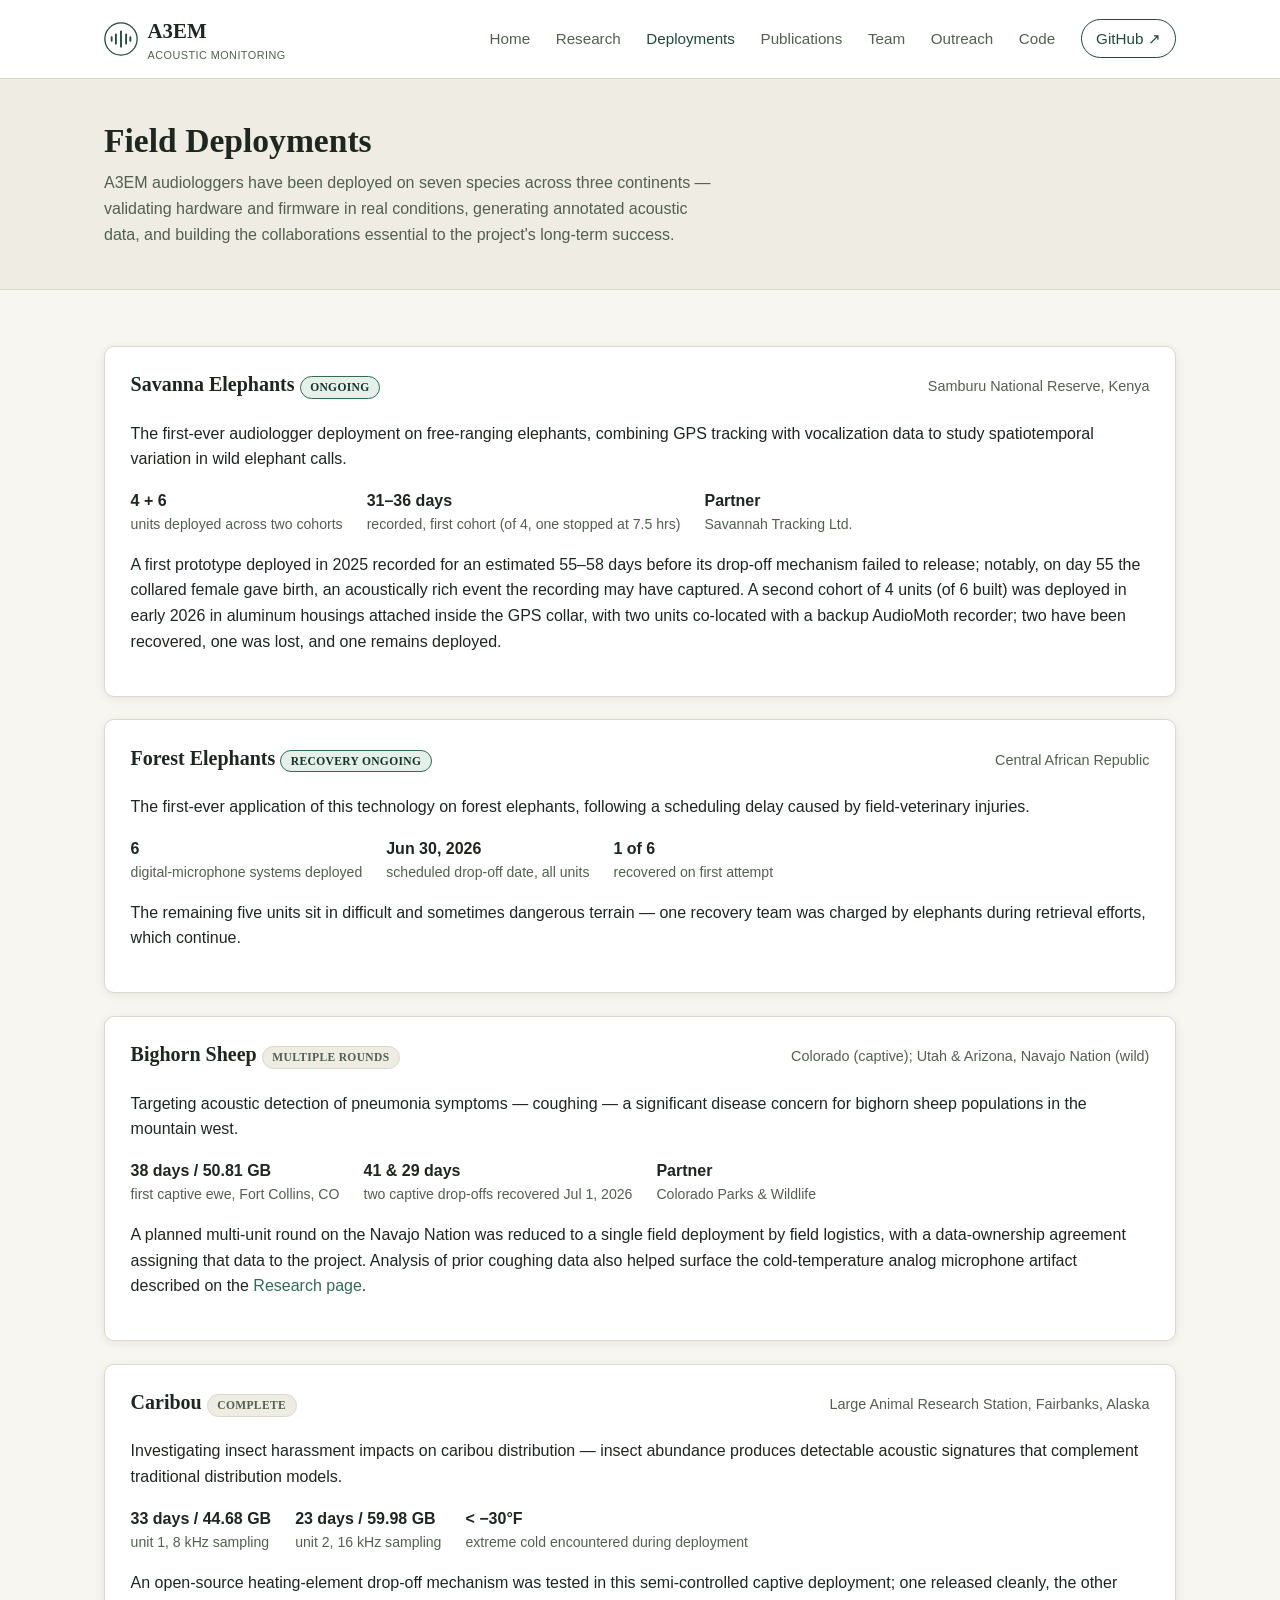
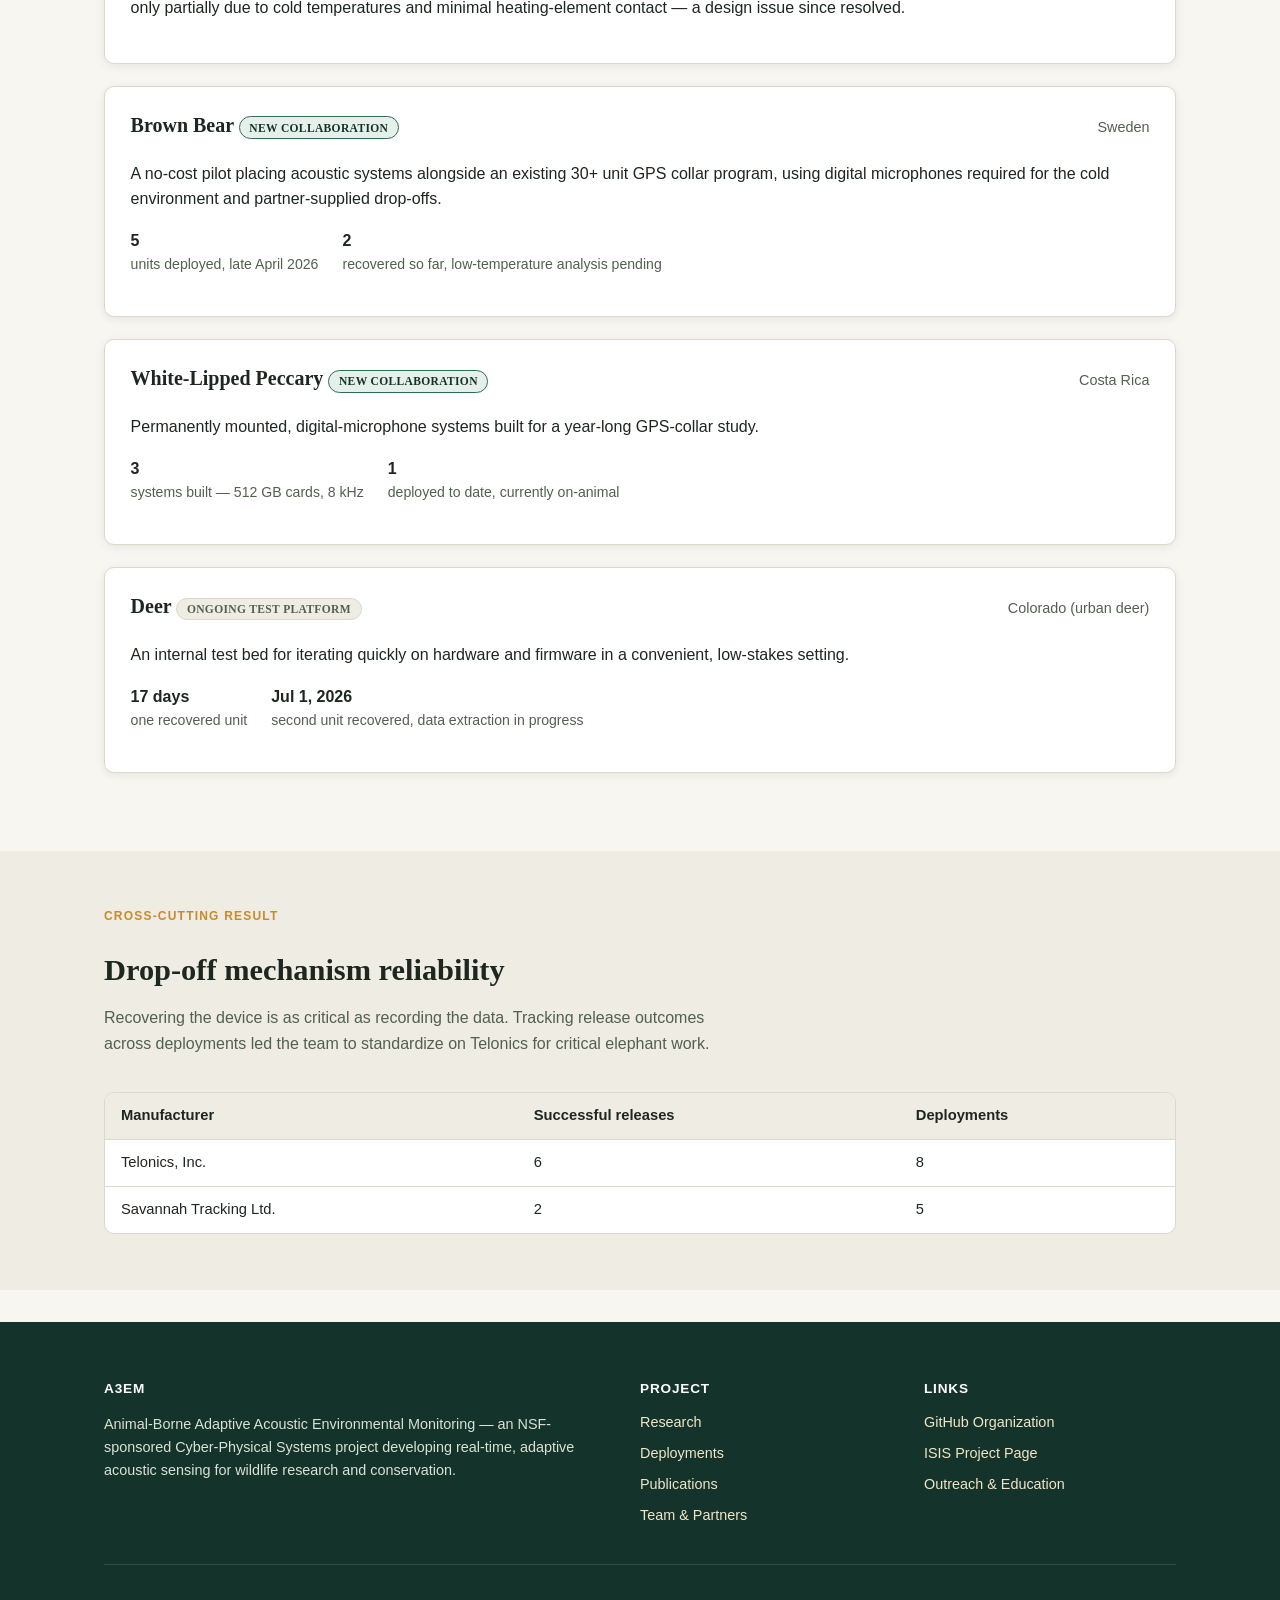
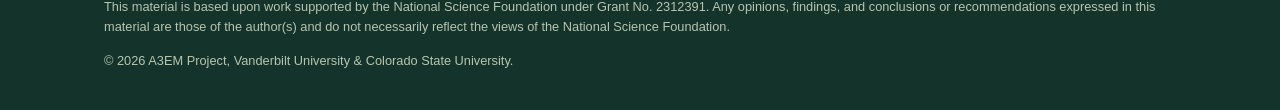
==== deployments.html @ d50b9d4d "Add A3EM project static website Content sourced from the 2025/2026 NSF annual reports and the vu-a3e" ====
<!DOCTYPE html>
<html lang="en">
<head>
<meta charset="UTF-8">
<meta name="viewport" content="width=device-width, initial-scale=1.0">
<title>Deployments — A3EM</title>
<meta name="description" content="Field deployments of the A3EM audiologger across caribou, bighorn sheep, savanna and forest elephants, brown bear, white-lipped peccary, and deer.">
<link rel="icon" type="image/svg+xml" href="assets/img/favicon.svg">
<link rel="stylesheet" href="assets/css/style.css">
</head>
<body>

<header class="site-header">
  <div class="nav-wrap">
    <a href="index.html" class="brand">
      <svg class="brand-mark" viewBox="0 0 40 40" fill="none" xmlns="http://www.w3.org/2000/svg">
        <circle cx="20" cy="20" r="19" stroke="currentColor" stroke-width="1.5"/>
        <path d="M20 11v18M14 14.5v11M26 14.5v11M9 18v4M31 18v4" stroke="currentColor" stroke-width="2.2" stroke-linecap="round"/>
      </svg>
      <span>A3EM<span class="brand-sub">Acoustic Monitoring</span></span>
    </a>
    <button class="nav-toggle" aria-label="Toggle navigation" aria-expanded="false">
      <span></span><span></span><span></span>
    </button>
    <nav class="main-nav">
      <a href="index.html">Home</a>
      <a href="research.html">Research</a>
      <a href="deployments.html" class="active">Deployments</a>
      <a href="publications.html">Publications</a>
      <a href="team.html">Team</a>
      <a href="education.html">Outreach</a>
      <a href="code.html">Code</a>
      <a class="external" href="https://github.com/vu-a3em" target="_blank" rel="noopener">GitHub ↗</a>
    </nav>
  </div>
</header>

<div class="page-header">
  <div class="container">
    <h1>Field Deployments</h1>
    <p>A3EM audiologgers have been deployed on seven species across three continents — validating hardware and firmware in real conditions, generating annotated acoustic data, and building the collaborations essential to the project's long-term success.</p>
  </div>
</div>

<section>
  <div class="container">

    <div class="deployment">
      <div class="deployment-head">
        <h3>Savanna Elephants <span class="tag status-active">Ongoing</span></h3>
        <span class="deployment-loc">Samburu National Reserve, Kenya</span>
      </div>
      <p>The first-ever audiologger deployment on free-ranging elephants, combining GPS tracking with vocalization data to study spatiotemporal variation in wild elephant calls.</p>
      <div class="deployment-stats">
        <div><strong>4 + 6</strong><span>units deployed across two cohorts</span></div>
        <div><strong>31&ndash;36 days</strong><span>recorded, first cohort (of 4, one stopped at 7.5 hrs)</span></div>
        <div><strong>Partner</strong><span>Savannah Tracking Ltd.</span></div>
      </div>
      <p>A first prototype deployed in 2025 recorded for an estimated 55&ndash;58 days before its drop-off mechanism failed to release; notably, on day 55 the collared female gave birth, an acoustically rich event the recording may have captured. A second cohort of 4 units (of 6 built) was deployed in early 2026 in aluminum housings attached inside the GPS collar, with two units co-located with a backup AudioMoth recorder; two have been recovered, one was lost, and one remains deployed.</p>
    </div>

    <div class="deployment">
      <div class="deployment-head">
        <h3>Forest Elephants <span class="tag status-active">Recovery ongoing</span></h3>
        <span class="deployment-loc">Central African Republic</span>
      </div>
      <p>The first-ever application of this technology on forest elephants, following a scheduling delay caused by field-veterinary injuries.</p>
      <div class="deployment-stats">
        <div><strong>6</strong><span>digital-microphone systems deployed</span></div>
        <div><strong>Jun 30, 2026</strong><span>scheduled drop-off date, all units</span></div>
        <div><strong>1 of 6</strong><span>recovered on first attempt</span></div>
      </div>
      <p>The remaining five units sit in difficult and sometimes dangerous terrain — one recovery team was charged by elephants during retrieval efforts, which continue.</p>
    </div>

    <div class="deployment">
      <div class="deployment-head">
        <h3>Bighorn Sheep <span class="tag status-recovered">Multiple rounds</span></h3>
        <span class="deployment-loc">Colorado (captive); Utah &amp; Arizona, Navajo Nation (wild)</span>
      </div>
      <p>Targeting acoustic detection of pneumonia symptoms — coughing — a significant disease concern for bighorn sheep populations in the mountain west.</p>
      <div class="deployment-stats">
        <div><strong>38 days / 50.81 GB</strong><span>first captive ewe, Fort Collins, CO</span></div>
        <div><strong>41 &amp; 29 days</strong><span>two captive drop-offs recovered Jul 1, 2026</span></div>
        <div><strong>Partner</strong><span>Colorado Parks &amp; Wildlife</span></div>
      </div>
      <p>A planned multi-unit round on the Navajo Nation was reduced to a single field deployment by field logistics, with a data-ownership agreement assigning that data to the project. Analysis of prior coughing data also helped surface the cold-temperature analog microphone artifact described on the <a href="research.html">Research page</a>.</p>
    </div>

    <div class="deployment">
      <div class="deployment-head">
        <h3>Caribou <span class="tag status-recovered">Complete</span></h3>
        <span class="deployment-loc">Large Animal Research Station, Fairbanks, Alaska</span>
      </div>
      <p>Investigating insect harassment impacts on caribou distribution — insect abundance produces detectable acoustic signatures that complement traditional distribution models.</p>
      <div class="deployment-stats">
        <div><strong>33 days / 44.68 GB</strong><span>unit 1, 8 kHz sampling</span></div>
        <div><strong>23 days / 59.98 GB</strong><span>unit 2, 16 kHz sampling</span></div>
        <div><strong>&lt; &minus;30°F</strong><span>extreme cold encountered during deployment</span></div>
      </div>
      <p>An open-source heating-element drop-off mechanism was tested in this semi-controlled captive deployment; one released cleanly, the other only partially due to cold temperatures and minimal heating-element contact — a design issue since resolved.</p>
    </div>

    <div class="deployment">
      <div class="deployment-head">
        <h3>Brown Bear <span class="tag status-active">New collaboration</span></h3>
        <span class="deployment-loc">Sweden</span>
      </div>
      <p>A no-cost pilot placing acoustic systems alongside an existing 30+ unit GPS collar program, using digital microphones required for the cold environment and partner-supplied drop-offs.</p>
      <div class="deployment-stats">
        <div><strong>5</strong><span>units deployed, late April 2026</span></div>
        <div><strong>2</strong><span>recovered so far, low-temperature analysis pending</span></div>
      </div>
    </div>

    <div class="deployment">
      <div class="deployment-head">
        <h3>White-Lipped Peccary <span class="tag status-active">New collaboration</span></h3>
        <span class="deployment-loc">Costa Rica</span>
      </div>
      <p>Permanently mounted, digital-microphone systems built for a year-long GPS-collar study.</p>
      <div class="deployment-stats">
        <div><strong>3</strong><span>systems built — 512 GB cards, 8 kHz</span></div>
        <div><strong>1</strong><span>deployed to date, currently on-animal</span></div>
      </div>
    </div>

    <div class="deployment">
      <div class="deployment-head">
        <h3>Deer <span class="tag status-recovered">Ongoing test platform</span></h3>
        <span class="deployment-loc">Colorado (urban deer)</span>
      </div>
      <p>An internal test bed for iterating quickly on hardware and firmware in a convenient, low-stakes setting.</p>
      <div class="deployment-stats">
        <div><strong>17 days</strong><span>one recovered unit</span></div>
        <div><strong>Jul 1, 2026</strong><span>second unit recovered, data extraction in progress</span></div>
      </div>
    </div>

  </div>
</section>

<section class="alt">
  <div class="container">
    <div class="section-head">
      <div class="kicker">Cross-Cutting Result</div>
      <h2>Drop-off mechanism reliability</h2>
      <p>Recovering the device is as critical as recording the data. Tracking release outcomes across deployments led the team to standardize on Telonics for critical elephant work.</p>
    </div>
    <div class="table-wrap">
      <table>
        <thead><tr><th>Manufacturer</th><th>Successful releases</th><th>Deployments</th></tr></thead>
        <tbody>
          <tr><td>Telonics, Inc.</td><td>6</td><td>8</td></tr>
          <tr><td>Savannah Tracking Ltd.</td><td>2</td><td>5</td></tr>
        </tbody>
      </table>
    </div>
  </div>
</section>

<footer class="site-footer">
  <div class="container">
    <div class="footer-grid">
      <div>
        <h4>A3EM</h4>
        <p>Animal-Borne Adaptive Acoustic Environmental Monitoring — an NSF-sponsored Cyber-Physical Systems project developing real-time, adaptive acoustic sensing for wildlife research and conservation.</p>
      </div>
      <div>
        <h4>Project</h4>
        <ul>
          <li><a href="research.html">Research</a></li>
          <li><a href="deployments.html">Deployments</a></li>
          <li><a href="publications.html">Publications</a></li>
          <li><a href="team.html">Team &amp; Partners</a></li>
        </ul>
      </div>
      <div>
        <h4>Links</h4>
        <ul>
          <li><a href="https://github.com/vu-a3em" target="_blank" rel="noopener">GitHub Organization</a></li>
          <li><a href="https://www.isis.vanderbilt.edu/projects/a3em-animal-borne-adaptive-acoustic-environmental-monitoring" target="_blank" rel="noopener">ISIS Project Page</a></li>
          <li><a href="education.html">Outreach &amp; Education</a></li>
        </ul>
      </div>
    </div>
    <div class="footer-bottom">
      <p>This material is based upon work supported by the National Science Foundation under Grant No. 2312391. Any opinions, findings, and conclusions or recommendations expressed in this material are those of the author(s) and do not necessarily reflect the views of the National Science Foundation.</p>
      <p>&copy; <span id="year"></span> A3EM Project, Vanderbilt University &amp; Colorado State University.</p>
    </div>
  </div>
</footer>
<script src="assets/js/main.js"></script>
<script>document.getElementById('year').textContent = new Date().getFullYear();</script>
</body>
</html>
---- assets/css/style.css ----
/* A3EM project site — shared styles */

:root {
  --bg: #f7f6f1;
  --bg-alt: #eeece3;
  --surface: #ffffff;
  --text: #1e2620;
  --text-muted: #52604f;
  --primary: #1f4a3d;
  --primary-dark: #14332a;
  --primary-light: #2f6b57;
  --accent: #c98a2b;
  --accent-light: #e2a53a;
  --border: #dcd8cb;
  --shadow: 0 2px 10px rgba(20, 30, 20, 0.08);
  --radius: 10px;
  --max-width: 1120px;
  --font-sans: -apple-system, BlinkMacSystemFont, "Segoe UI", Roboto, Helvetica, Arial, sans-serif;
  --font-serif: Georgia, "Times New Roman", serif;
}

@media (prefers-color-scheme: dark) {
  :root {
    --bg: #121712;
    --bg-alt: #182019;
    --surface: #1a221c;
    --text: #e7ece5;
    --text-muted: #a9b6a4;
    --primary: #4f8c72;
    --primary-dark: #3a6d58;
    --primary-light: #6ba98d;
    --accent: #e2a53a;
    --accent-light: #f0bf63;
    --border: #2a352c;
    --shadow: 0 2px 14px rgba(0, 0, 0, 0.4);
  }
}

* { box-sizing: border-box; }

html { scroll-behavior: smooth; }

body {
  margin: 0;
  font-family: var(--font-sans);
  background: var(--bg);
  color: var(--text);
  line-height: 1.6;
  font-size: 16px;
}

img, svg { max-width: 100%; display: block; }

a { color: var(--primary-light); text-decoration: none; }
a:hover { text-decoration: underline; }

h1, h2, h3, h4 {
  font-family: var(--font-serif);
  color: var(--text);
  line-height: 1.25;
  font-weight: 700;
}

.container {
  max-width: var(--max-width);
  margin: 0 auto;
  padding: 0 1.5rem;
}

/* ---------- Header / Nav ---------- */

.site-header {
  position: sticky;
  top: 0;
  z-index: 50;
  background: var(--surface);
  border-bottom: 1px solid var(--border);
}

.nav-wrap {
  display: flex;
  align-items: center;
  justify-content: space-between;
  max-width: var(--max-width);
  margin: 0 auto;
  padding: 0.85rem 1.5rem;
}

.brand {
  display: flex;
  align-items: center;
  gap: 0.6rem;
  font-family: var(--font-serif);
  font-weight: 700;
  font-size: 1.3rem;
  color: var(--text);
}

.brand:hover { text-decoration: none; }

.brand-mark { width: 34px; height: 34px; flex-shrink: 0; color: var(--primary); }

.brand-sub {
  display: block;
  font-family: var(--font-sans);
  font-weight: 400;
  font-size: 0.68rem;
  letter-spacing: 0.04em;
  color: var(--text-muted);
  text-transform: uppercase;
}

nav.main-nav {
  display: flex;
  align-items: center;
  gap: 1.6rem;
}

nav.main-nav a {
  color: var(--text-muted);
  font-size: 0.95rem;
  font-weight: 500;
  white-space: nowrap;
}

nav.main-nav a:hover,
nav.main-nav a.active {
  color: var(--primary);
  text-decoration: none;
}

nav.main-nav a.external {
  padding: 0.4rem 0.9rem;
  border: 1px solid var(--primary);
  border-radius: 999px;
  color: var(--primary);
}

nav.main-nav a.external:hover {
  background: var(--primary);
  color: #fff;
}

.nav-toggle {
  display: none;
  background: none;
  border: none;
  cursor: pointer;
  padding: 0.4rem;
}

.nav-toggle span {
  display: block;
  width: 24px;
  height: 2px;
  background: var(--text);
  margin: 5px 0;
  transition: transform 0.2s ease, opacity 0.2s ease;
}

@media (max-width: 820px) {
  .nav-toggle { display: block; }
  nav.main-nav {
    position: absolute;
    top: 100%;
    left: 0;
    right: 0;
    background: var(--surface);
    border-bottom: 1px solid var(--border);
    flex-direction: column;
    align-items: flex-start;
    gap: 0;
    padding: 0.5rem 1.5rem 1rem;
    display: none;
  }
  nav.main-nav.open { display: flex; }
  nav.main-nav a { padding: 0.6rem 0; width: 100%; }
  nav.main-nav a.external { margin-top: 0.5rem; text-align: center; }
}

/* ---------- Hero ---------- */

.hero {
  background: linear-gradient(160deg, var(--primary-dark), var(--primary) 70%);
  color: #f4f1e8;
  padding: 4.5rem 0 3.5rem;
}

.hero .container {
  display: grid;
  grid-template-columns: 1.3fr 1fr;
  gap: 2.5rem;
  align-items: center;
}

@media (max-width: 860px) {
  .hero .container { grid-template-columns: 1fr; }
  .hero-art { order: -1; max-width: 220px; margin: 0 auto; }
}

.eyebrow {
  text-transform: uppercase;
  letter-spacing: 0.12em;
  font-size: 0.78rem;
  font-weight: 600;
  color: var(--accent-light);
  margin-bottom: 0.9rem;
}

.hero h1 {
  color: #fff;
  font-size: 2.6rem;
  margin: 0 0 1rem;
}

.hero p.lead {
  font-size: 1.1rem;
  color: #dfe6dc;
  max-width: 56ch;
}

.btn-row { display: flex; flex-wrap: wrap; gap: 0.9rem; margin-top: 1.6rem; }

.btn {
  display: inline-block;
  padding: 0.7rem 1.4rem;
  border-radius: 999px;
  font-weight: 600;
  font-size: 0.95rem;
  border: 1px solid transparent;
}

.btn-primary { background: var(--accent); color: #241505; }
.btn-primary:hover { background: var(--accent-light); text-decoration: none; }

.btn-outline { border-color: rgba(244,241,232,0.5); color: #f4f1e8; }
.btn-outline:hover { border-color: #f4f1e8; text-decoration: none; }

/* ---------- Stat strip ---------- */

.stats {
  background: var(--bg-alt);
  border-bottom: 1px solid var(--border);
}

.stats .container {
  display: grid;
  grid-template-columns: repeat(4, 1fr);
  gap: 1.5rem;
  padding: 2rem 1.5rem;
  text-align: center;
}

@media (max-width: 700px) {
  .stats .container { grid-template-columns: repeat(2, 1fr); }
}

.stat .num {
  font-family: var(--font-serif);
  font-size: 2.1rem;
  font-weight: 700;
  color: var(--primary);
}

.stat .label {
  font-size: 0.82rem;
  color: var(--text-muted);
  text-transform: uppercase;
  letter-spacing: 0.04em;
}

/* ---------- Sections ---------- */

section { padding: 3.5rem 0; }
section.alt { background: var(--bg-alt); }

.section-head { max-width: 70ch; margin-bottom: 2.2rem; }
.section-head h2 { font-size: 1.9rem; margin-bottom: 0.6rem; }
.section-head p { color: var(--text-muted); }

.kicker {
  text-transform: uppercase;
  letter-spacing: 0.1em;
  font-size: 0.75rem;
  font-weight: 700;
  color: var(--accent);
  margin-bottom: 0.5rem;
}

/* Card grid */

.grid { display: grid; gap: 1.4rem; }
.grid-2 { grid-template-columns: repeat(2, 1fr); }
.grid-3 { grid-template-columns: repeat(3, 1fr); }
.grid-4 { grid-template-columns: repeat(4, 1fr); }

@media (max-width: 900px) {
  .grid-3, .grid-4 { grid-template-columns: repeat(2, 1fr); }
}
@media (max-width: 620px) {
  .grid-2, .grid-3, .grid-4 { grid-template-columns: 1fr; }
}

.card {
  background: var(--surface);
  border: 1px solid var(--border);
  border-radius: var(--radius);
  padding: 1.5rem;
  box-shadow: var(--shadow);
}

.card h3 { font-size: 1.15rem; margin: 0 0 0.5rem; }
.card p { color: var(--text-muted); font-size: 0.95rem; margin: 0; }

.card .icon {
  width: 40px; height: 40px;
  margin-bottom: 0.9rem;
  color: var(--primary);
}

/* Goal number badge */
.goal-num {
  display: inline-flex;
  align-items: center;
  justify-content: center;
  width: 30px; height: 30px;
  border-radius: 50%;
  background: var(--primary);
  color: #fff;
  font-family: var(--font-serif);
  font-weight: 700;
  font-size: 0.9rem;
  margin-bottom: 0.8rem;
}

/* Tag pills */
.tag {
  display: inline-block;
  font-size: 0.72rem;
  font-weight: 600;
  letter-spacing: 0.03em;
  text-transform: uppercase;
  padding: 0.2rem 0.6rem;
  border-radius: 999px;
  background: var(--bg-alt);
  color: var(--text-muted);
  border: 1px solid var(--border);
  margin: 0 0.35rem 0.35rem 0;
}

.tag.status-active { background: #e6f0eb; color: var(--primary-dark); border-color: var(--primary-light); }
.tag.status-recovered { background: var(--bg-alt); color: var(--text-muted); }
.tag.status-lost { background: #f3e4e0; color: #8a3b2a; border-color: #d59f8f; }

@media (prefers-color-scheme: dark) {
  .tag.status-active { background: #1f3a2f; color: var(--accent-light); }
  .tag.status-lost { background: #3a241f; color: #e08b6f; }
}

/* Tables */
.table-wrap { overflow-x: auto; border: 1px solid var(--border); border-radius: var(--radius); }
table { width: 100%; border-collapse: collapse; background: var(--surface); font-size: 0.92rem; min-width: 480px; }
th, td { text-align: left; padding: 0.7rem 1rem; border-bottom: 1px solid var(--border); }
th { background: var(--bg-alt); font-weight: 600; color: var(--text); }
tr:last-child td { border-bottom: none; }

/* Timeline / deployment cards */
.deployment {
  background: var(--surface);
  border: 1px solid var(--border);
  border-radius: var(--radius);
  padding: 1.6rem;
  box-shadow: var(--shadow);
  margin-bottom: 1.4rem;
}

.deployment-head {
  display: flex;
  flex-wrap: wrap;
  justify-content: space-between;
  align-items: baseline;
  gap: 0.5rem;
  margin-bottom: 0.6rem;
}

.deployment-head h3 { margin: 0; font-size: 1.25rem; }
.deployment-loc { color: var(--text-muted); font-size: 0.9rem; }

.deployment-stats {
  display: flex;
  flex-wrap: wrap;
  gap: 1.5rem;
  margin: 0.9rem 0;
  font-size: 0.88rem;
}
.deployment-stats div strong { display: block; color: var(--text); font-size: 1rem; }
.deployment-stats div span { color: var(--text-muted); }

/* People */
.person {
  display: flex;
  gap: 1rem;
  align-items: flex-start;
  background: var(--surface);
  border: 1px solid var(--border);
  border-radius: var(--radius);
  padding: 1.2rem;
}

.avatar {
  width: 52px; height: 52px;
  border-radius: 50%;
  background: var(--bg-alt);
  color: var(--primary);
  display: flex; align-items: center; justify-content: center;
  font-family: var(--font-serif); font-weight: 700; font-size: 1.1rem;
  flex-shrink: 0;
  border: 1px solid var(--border);
}

.person h3 { margin: 0 0 0.15rem; font-size: 1.05rem; }
.person .role { color: var(--accent); font-size: 0.82rem; font-weight: 600; margin-bottom: 0.4rem; }
.person p { margin: 0; font-size: 0.9rem; color: var(--text-muted); }

/* Repo cards */
.repo-card {
  background: var(--surface);
  border: 1px solid var(--border);
  border-radius: var(--radius);
  padding: 1.4rem;
  box-shadow: var(--shadow);
  display: flex;
  flex-direction: column;
  gap: 0.6rem;
}

.repo-card .repo-name {
  font-family: "SFMono-Regular", Consolas, Menlo, monospace;
  font-size: 1.02rem;
  font-weight: 700;
  color: var(--primary);
}

.repo-card .lang {
  display: inline-flex;
  align-items: center;
  gap: 0.4rem;
  font-size: 0.82rem;
  color: var(--text-muted);
}

.lang-dot { width: 10px; height: 10px; border-radius: 50%; display: inline-block; }

/* Blockquote / callout */
.callout {
  border-left: 4px solid var(--accent);
  background: var(--bg-alt);
  padding: 1rem 1.3rem;
  border-radius: 0 var(--radius) var(--radius) 0;
  margin: 1.5rem 0;
  font-size: 0.95rem;
  color: var(--text-muted);
}

/* Footer */
footer.site-footer {
  background: var(--primary-dark);
  color: #d9e2d6;
  padding: 2.6rem 0 1.6rem;
  margin-top: 2rem;
  font-size: 0.9rem;
}

footer.site-footer a { color: #f0e6c8; }

footer .footer-grid {
  display: grid;
  grid-template-columns: 2fr 1fr 1fr;
  gap: 2rem;
  margin-bottom: 1.8rem;
}

@media (max-width: 700px) {
  footer .footer-grid { grid-template-columns: 1fr; }
}

footer h4 {
  color: #fff;
  font-size: 0.85rem;
  text-transform: uppercase;
  letter-spacing: 0.06em;
  margin-bottom: 0.8rem;
  font-family: var(--font-sans);
}

footer ul { list-style: none; padding: 0; margin: 0; }
footer li { margin-bottom: 0.5rem; }

.footer-bottom {
  border-top: 1px solid rgba(255,255,255,0.12);
  padding-top: 1.2rem;
  font-size: 0.8rem;
  color: #b7c4b2;
}

/* Page header (non-home pages) */
.page-header {
  background: var(--bg-alt);
  border-bottom: 1px solid var(--border);
  padding: 2.6rem 0;
}
.page-header h1 { font-size: 2.1rem; margin: 0 0 0.5rem; }
.page-header p { color: var(--text-muted); max-width: 70ch; margin: 0; }

ol.steps { padding-left: 1.3rem; }
ol.steps li { margin-bottom: 0.6rem; }
ul.plain { padding-left: 1.3rem; }
ul.plain li { margin-bottom: 0.5rem; }
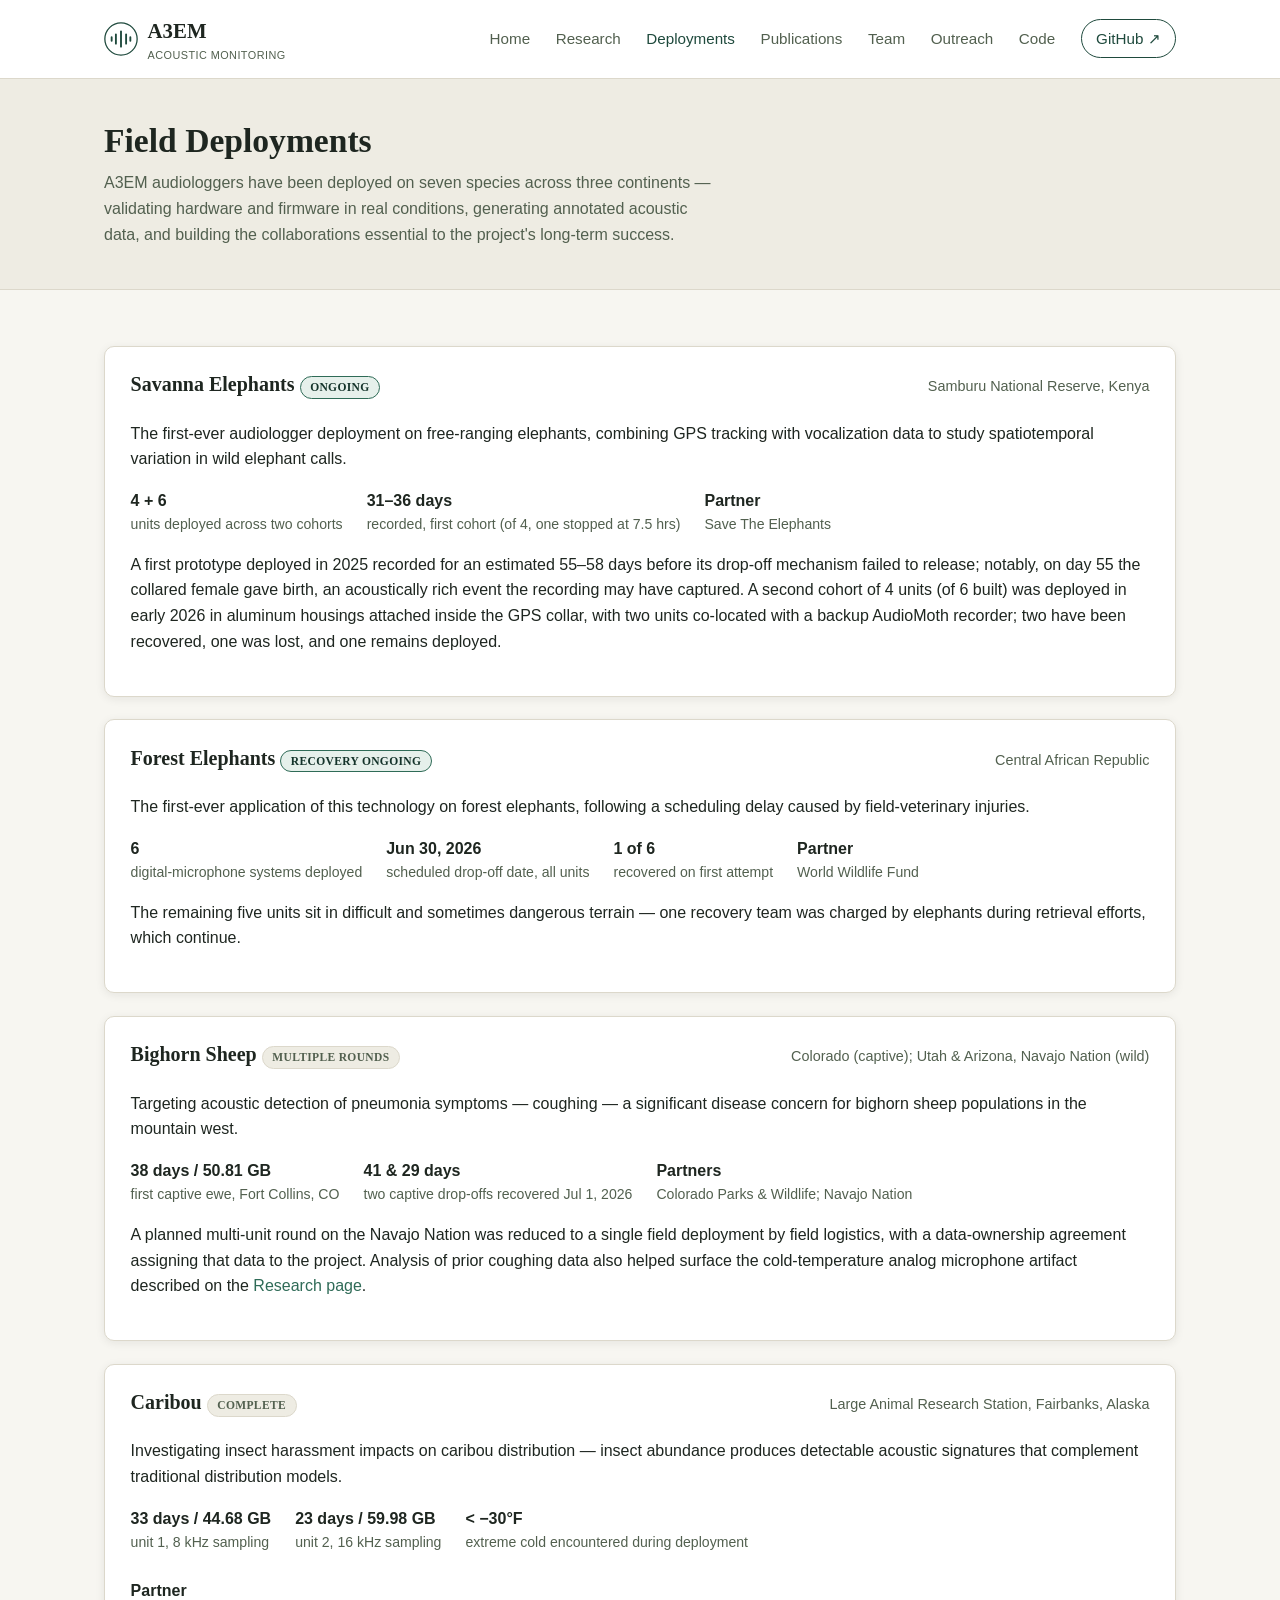
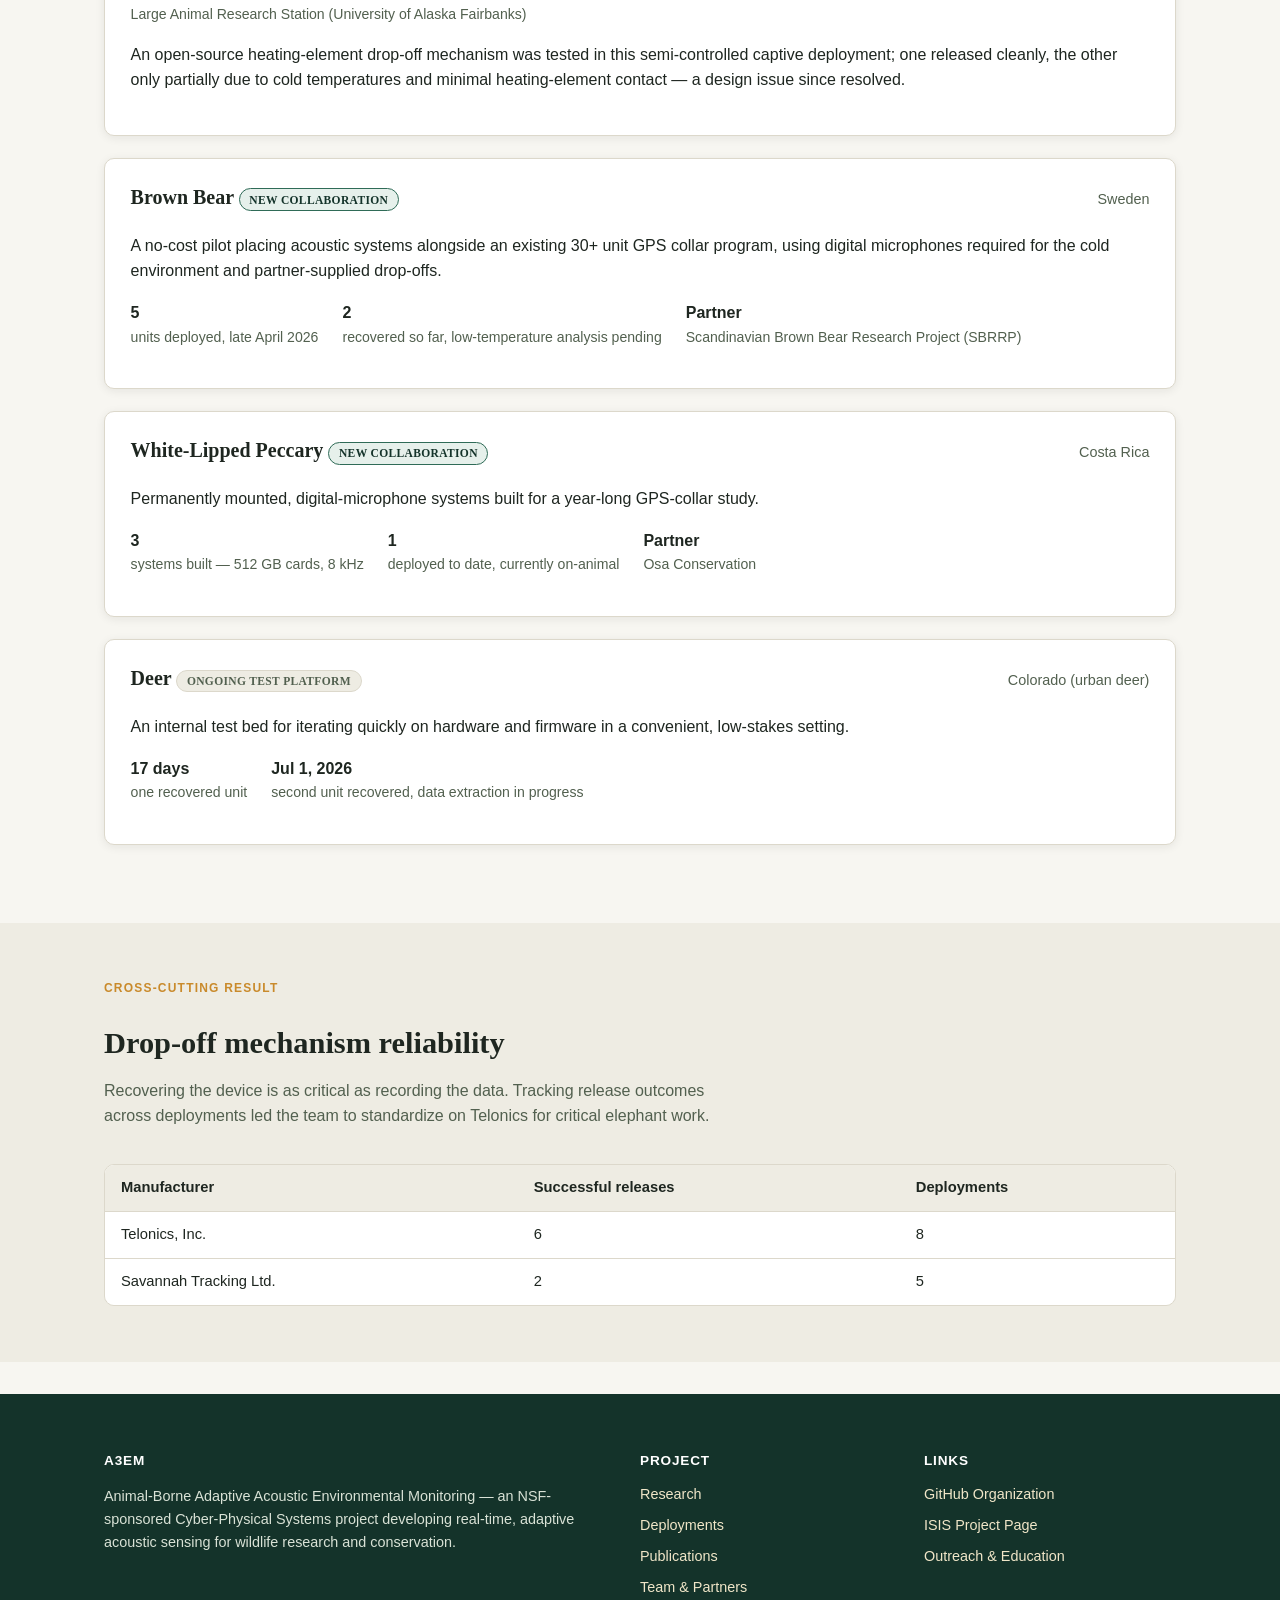
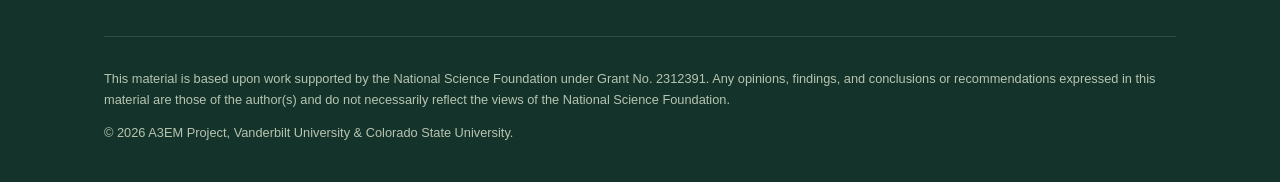
==== commit 855e0637: "Update named partners" ====
--- a/deployments.html
+++ b/deployments.html
@@ -54,7 +54,7 @@
       <div class="deployment-stats">
         <div><strong>4 + 6</strong><span>units deployed across two cohorts</span></div>
         <div><strong>31&ndash;36 days</strong><span>recorded, first cohort (of 4, one stopped at 7.5 hrs)</span></div>
-        <div><strong>Partner</strong><span>Savannah Tracking Ltd.</span></div>
+        <div><strong>Partner</strong><span>Save The Elephants</span></div>
       </div>
       <p>A first prototype deployed in 2025 recorded for an estimated 55&ndash;58 days before its drop-off mechanism failed to release; notably, on day 55 the collared female gave birth, an acoustically rich event the recording may have captured. A second cohort of 4 units (of 6 built) was deployed in early 2026 in aluminum housings attached inside the GPS collar, with two units co-located with a backup AudioMoth recorder; two have been recovered, one was lost, and one remains deployed.</p>
     </div>
@@ -69,6 +69,7 @@
         <div><strong>6</strong><span>digital-microphone systems deployed</span></div>
         <div><strong>Jun 30, 2026</strong><span>scheduled drop-off date, all units</span></div>
         <div><strong>1 of 6</strong><span>recovered on first attempt</span></div>
+        <div><strong>Partner</strong><span>World Wildlife Fund</span></div>
       </div>
       <p>The remaining five units sit in difficult and sometimes dangerous terrain — one recovery team was charged by elephants during retrieval efforts, which continue.</p>
     </div>
@@ -82,7 +83,7 @@
       <div class="deployment-stats">
         <div><strong>38 days / 50.81 GB</strong><span>first captive ewe, Fort Collins, CO</span></div>
         <div><strong>41 &amp; 29 days</strong><span>two captive drop-offs recovered Jul 1, 2026</span></div>
-        <div><strong>Partner</strong><span>Colorado Parks &amp; Wildlife</span></div>
+        <div><strong>Partners</strong><span>Colorado Parks &amp; Wildlife; Navajo Nation</span></div>
       </div>
       <p>A planned multi-unit round on the Navajo Nation was reduced to a single field deployment by field logistics, with a data-ownership agreement assigning that data to the project. Analysis of prior coughing data also helped surface the cold-temperature analog microphone artifact described on the <a href="research.html">Research page</a>.</p>
     </div>
@@ -97,6 +98,7 @@
         <div><strong>33 days / 44.68 GB</strong><span>unit 1, 8 kHz sampling</span></div>
         <div><strong>23 days / 59.98 GB</strong><span>unit 2, 16 kHz sampling</span></div>
         <div><strong>&lt; &minus;30°F</strong><span>extreme cold encountered during deployment</span></div>
+        <div><strong>Partner</strong><span>Large Animal Research Station (University of Alaska Fairbanks)</span></div>
       </div>
       <p>An open-source heating-element drop-off mechanism was tested in this semi-controlled captive deployment; one released cleanly, the other only partially due to cold temperatures and minimal heating-element contact — a design issue since resolved.</p>
     </div>
@@ -110,6 +112,7 @@
       <div class="deployment-stats">
         <div><strong>5</strong><span>units deployed, late April 2026</span></div>
         <div><strong>2</strong><span>recovered so far, low-temperature analysis pending</span></div>
+        <div><strong>Partner</strong><span>Scandinavian Brown Bear Research Project (SBRRP)</span></div>
       </div>
     </div>
 
@@ -122,6 +125,7 @@
       <div class="deployment-stats">
         <div><strong>3</strong><span>systems built — 512 GB cards, 8 kHz</span></div>
         <div><strong>1</strong><span>deployed to date, currently on-animal</span></div>
+        <div><strong>Partner</strong><span>Osa Conservation</span></div>
       </div>
     </div>
 
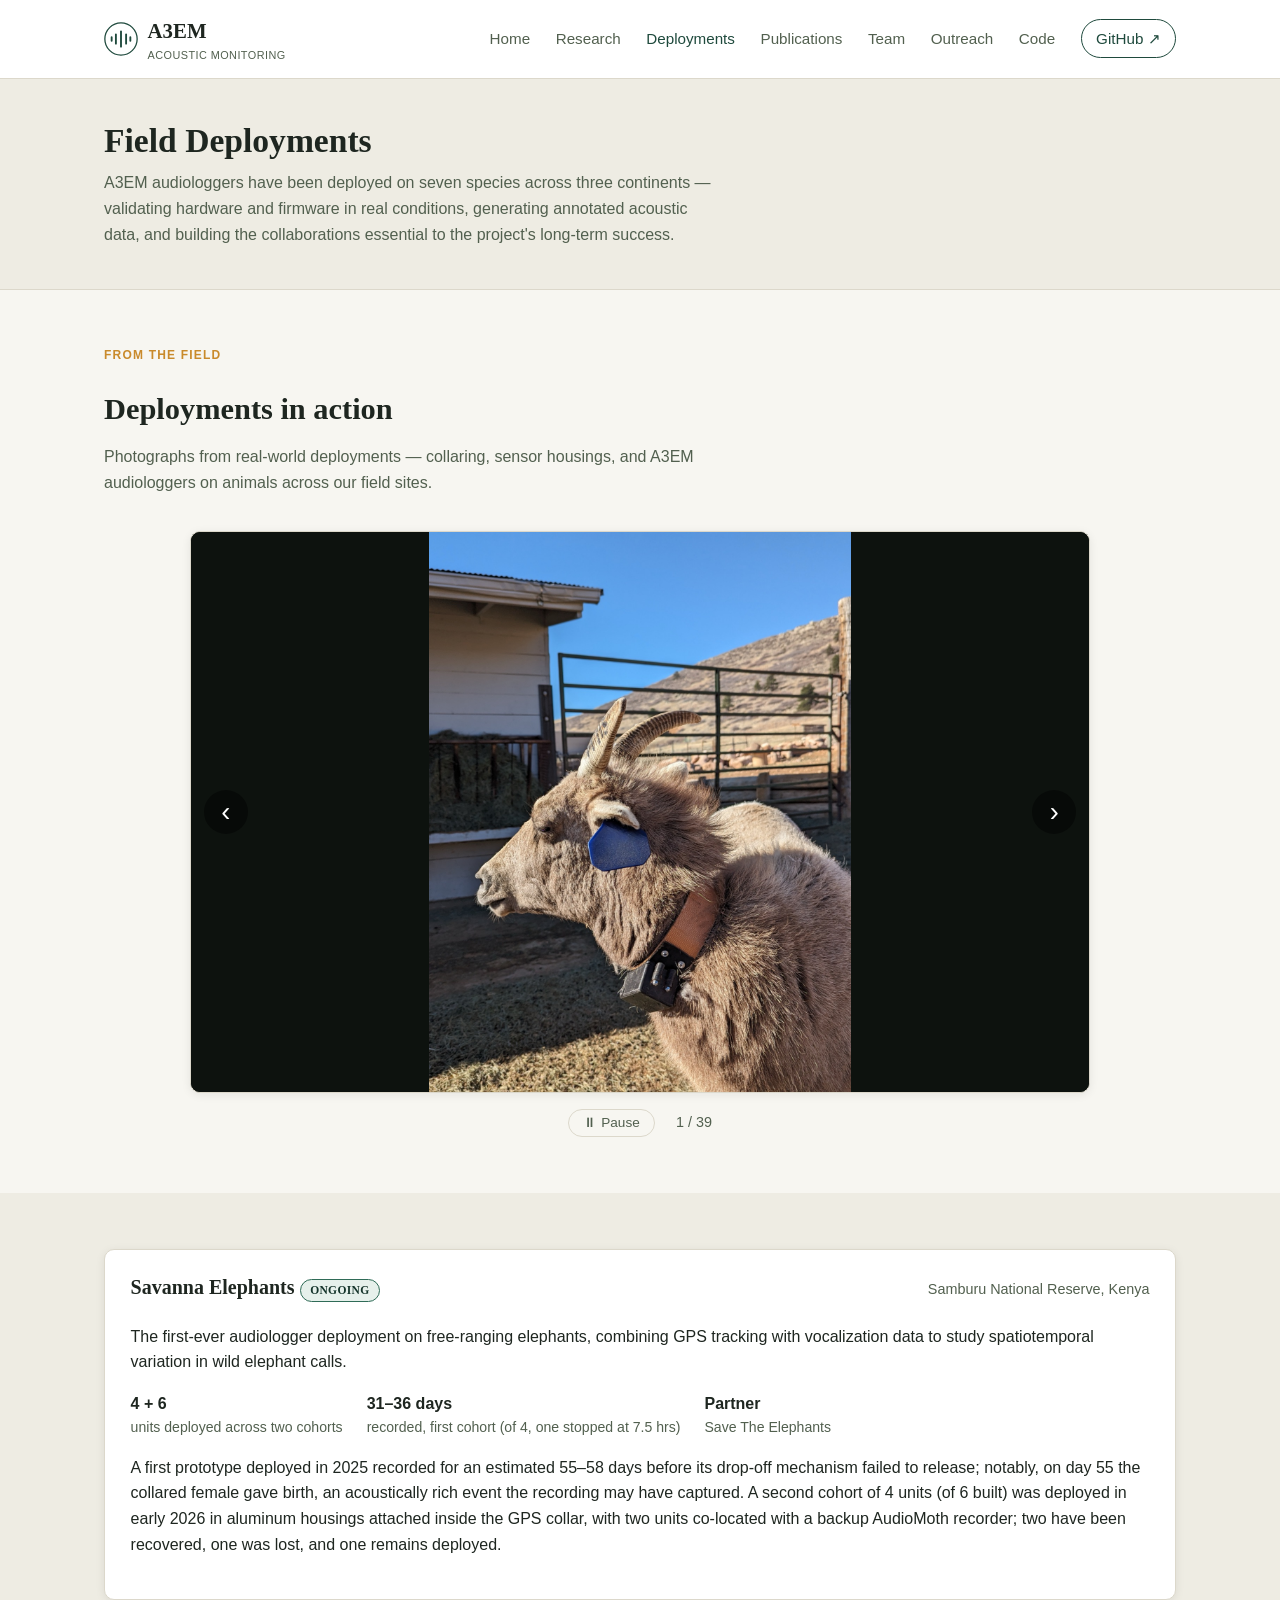
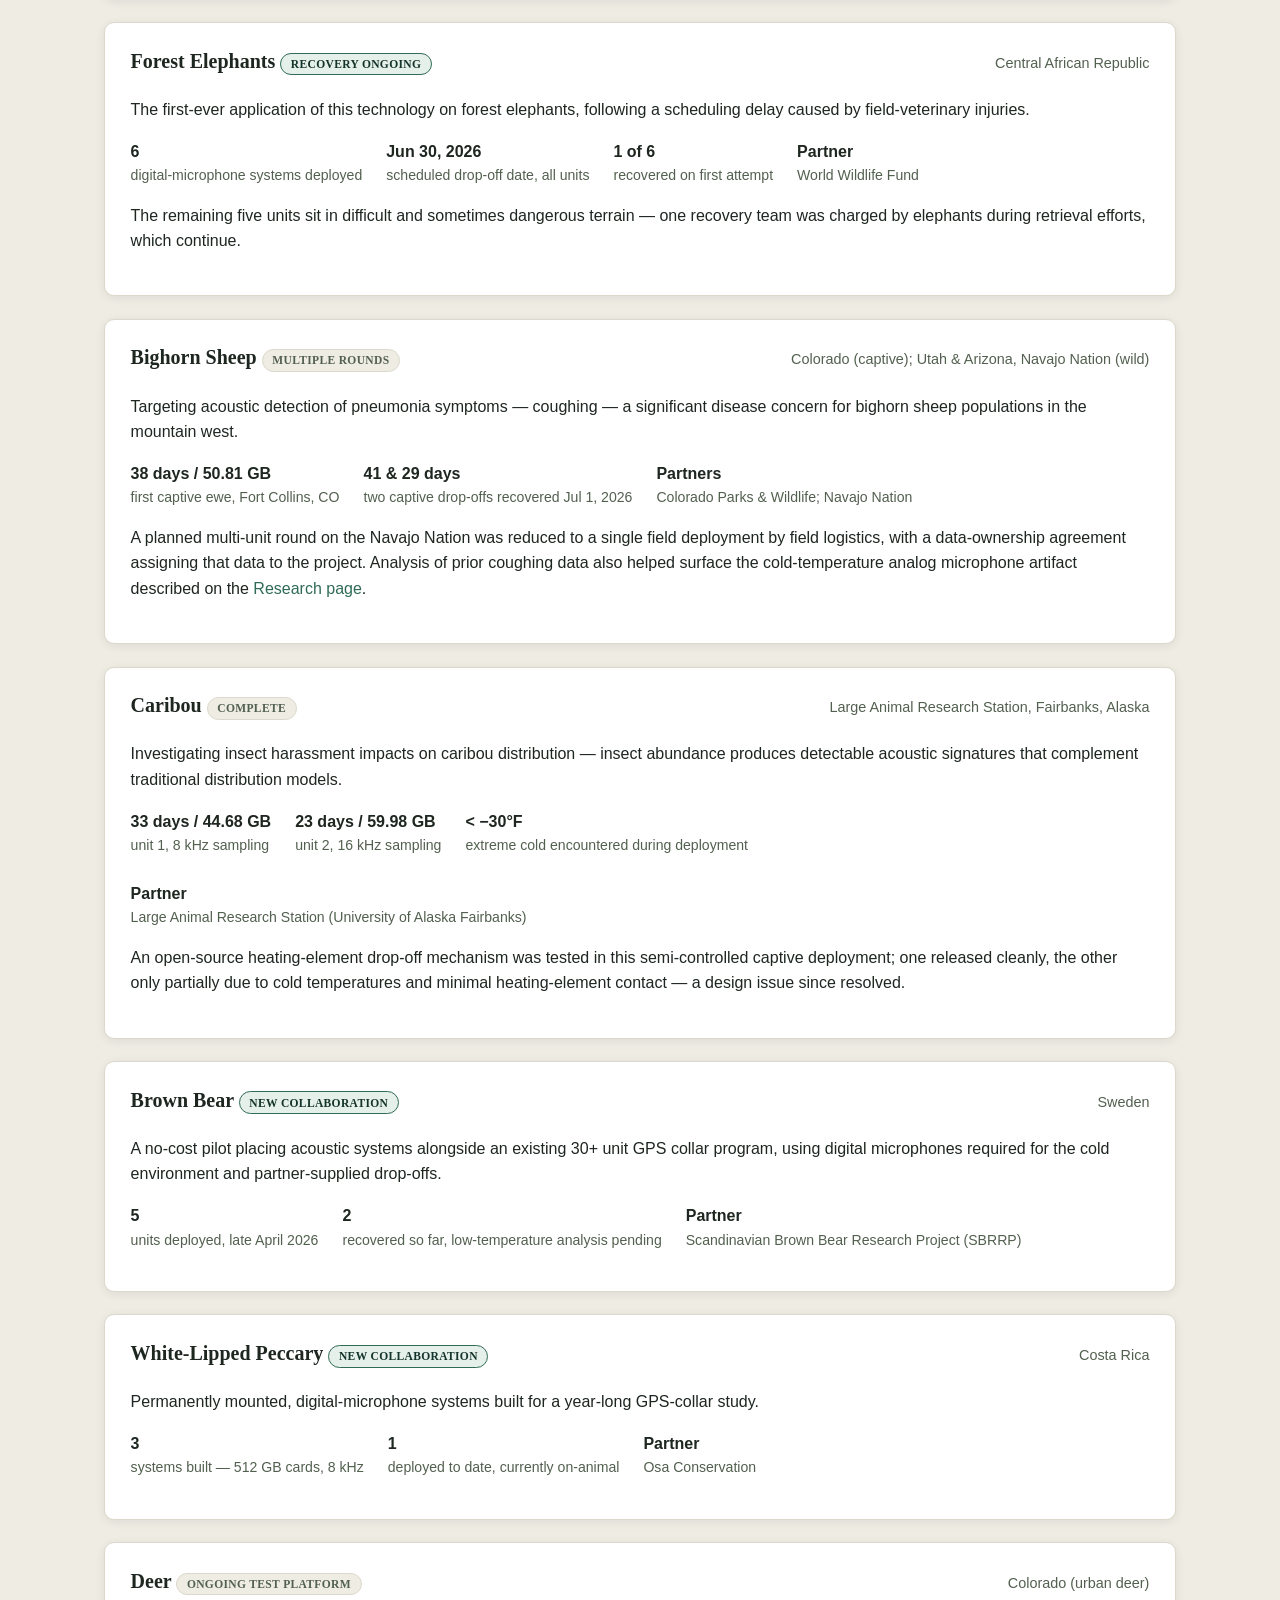
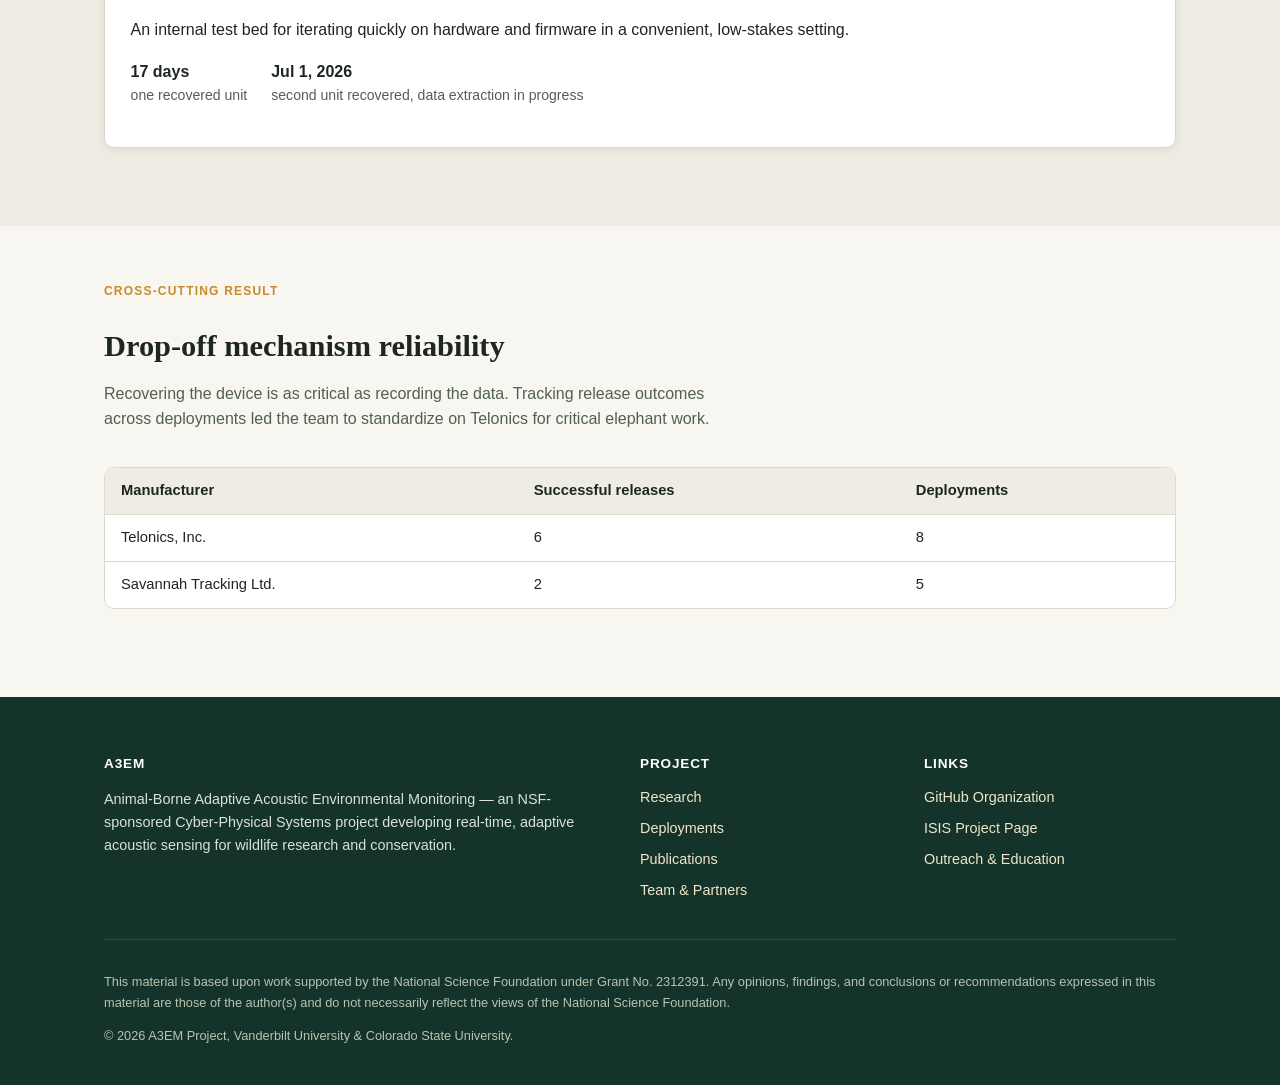
==== commit 77fa0ae1: "Deployments slideshow" ====
--- a/deployments.html
+++ b/deployments.html
@@ -44,6 +44,28 @@
 
 <section>
   <div class="container">
+    <div class="section-head">
+      <div class="kicker">From the Field</div>
+      <h2>Deployments in action</h2>
+      <p>Photographs from real-world deployments — collaring, sensor housings, and A3EM audiologgers on animals across our field sites.</p>
+    </div>
+
+    <div class="slideshow" aria-roledescription="carousel" aria-label="Field deployment photos">
+      <div class="slide-frame">
+        <img id="slide-img" alt="">
+        <button class="slide-btn prev" type="button" aria-label="Previous photo">&lsaquo;</button>
+        <button class="slide-btn next" type="button" aria-label="Next photo">&rsaquo;</button>
+      </div>
+      <div class="slide-controls">
+        <button class="slide-play" type="button" aria-pressed="true">&#9208; Pause</button>
+        <span class="slide-counter"><span id="slide-current">1</span> / <span id="slide-total">0</span></span>
+      </div>
+    </div>
+  </div>
+</section>
+
+<section class="alt">
+  <div class="container">
 
     <div class="deployment">
       <div class="deployment-head">
@@ -144,7 +166,7 @@
   </div>
 </section>
 
-<section class="alt">
+<section>
   <div class="container">
     <div class="section-head">
       <div class="kicker">Cross-Cutting Result</div>
--- a/assets/css/style.css
+++ b/assets/css/style.css
@@ -396,6 +396,85 @@
 .deployment-stats div strong { display: block; color: var(--text); font-size: 1rem; }
 .deployment-stats div span { color: var(--text-muted); }
 
+/* Deployment photo slideshow */
+.slideshow { max-width: 900px; margin: 0 auto; }
+
+.slide-frame {
+  position: relative;
+  background: #0d120e;
+  border: 1px solid var(--border);
+  border-radius: var(--radius);
+  overflow: hidden;
+  box-shadow: var(--shadow);
+}
+
+.slide-frame img {
+  width: 100%;
+  height: min(64vh, 560px);
+  object-fit: contain;
+  margin: 0 auto;
+  background: #0d120e;
+  transition: opacity 0.25s ease;
+}
+
+.slide-frame img.is-loading { opacity: 0.35; }
+
+.slide-btn {
+  position: absolute;
+  top: 50%;
+  transform: translateY(-50%);
+  width: 44px;
+  height: 44px;
+  border: none;
+  border-radius: 50%;
+  background: rgba(0, 0, 0, 0.45);
+  color: #fff;
+  font-size: 1.7rem;
+  line-height: 1;
+  cursor: pointer;
+  display: flex;
+  align-items: center;
+  justify-content: center;
+  transition: background 0.2s ease;
+}
+
+.slide-btn:hover { background: rgba(0, 0, 0, 0.72); }
+.slide-btn:focus-visible { outline: 2px solid var(--accent-light); outline-offset: 2px; }
+.slide-btn.prev { left: 0.8rem; }
+.slide-btn.next { right: 0.8rem; }
+
+.slide-controls {
+  display: flex;
+  align-items: center;
+  justify-content: center;
+  gap: 1.3rem;
+  margin-top: 1rem;
+}
+
+.slide-counter {
+  color: var(--text-muted);
+  font-size: 0.9rem;
+  font-variant-numeric: tabular-nums;
+}
+
+.slide-play {
+  background: none;
+  border: 1px solid var(--border);
+  color: var(--text-muted);
+  border-radius: 999px;
+  padding: 0.35rem 0.9rem;
+  font-size: 0.85rem;
+  cursor: pointer;
+  transition: color 0.2s ease, border-color 0.2s ease;
+}
+
+.slide-play:hover { color: var(--primary); border-color: var(--primary-light); }
+
+@media (max-width: 500px) {
+  .slide-frame img { height: 56vh; }
+  .slide-btn { width: 38px; height: 38px; font-size: 1.4rem; }
+}
+
 /* People */
 .person {
   display: flex;
